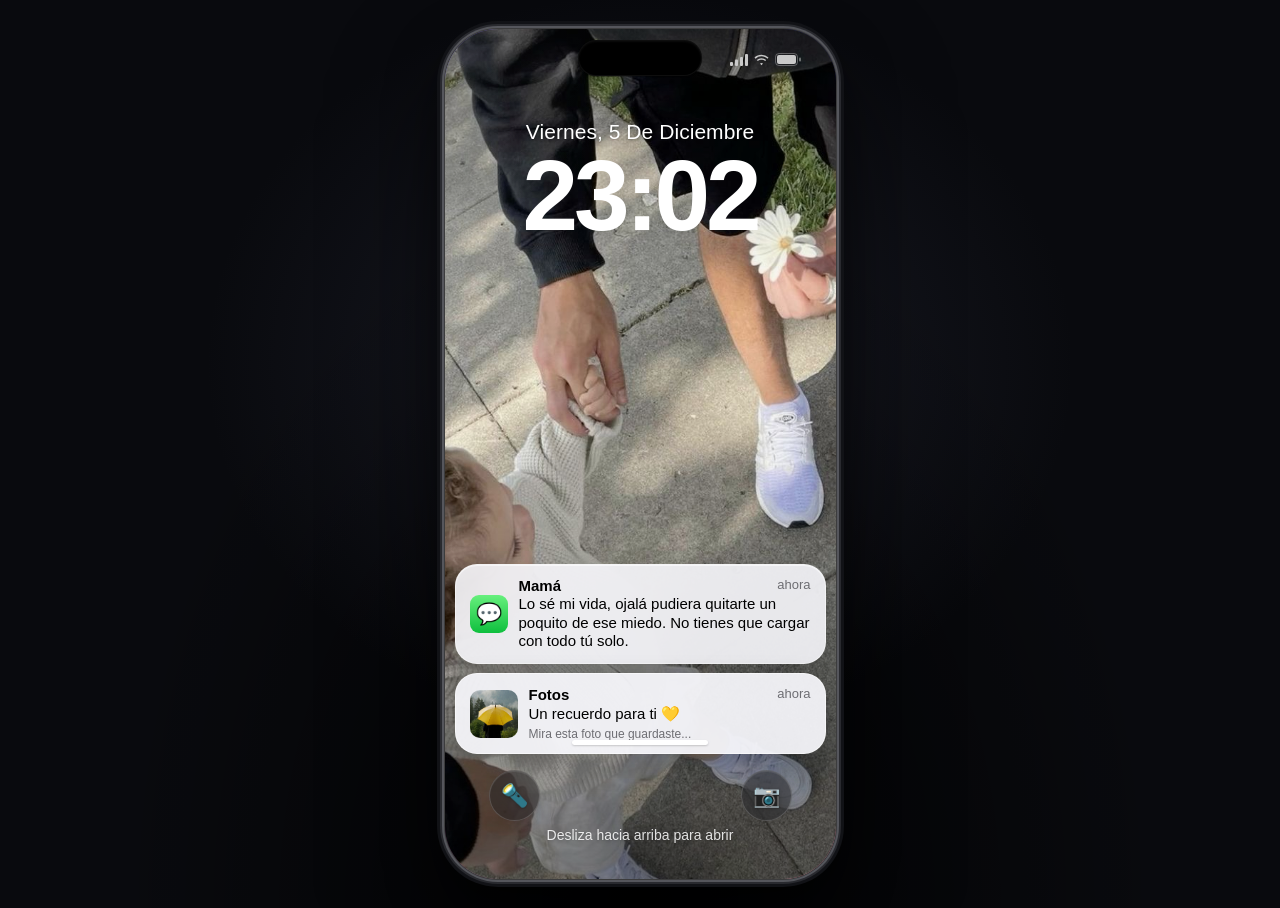
==== armando.html @ 43d4503c "Update armando.html" ====
<!DOCTYPE html>
<html lang="es">
<head>
<meta charset="UTF-8">
<meta name="viewport" content="width=device-width, initial-scale=1, viewport-fit=cover">
<meta name="apple-mobile-web-app-capable" content="yes">
<meta name="theme-color" content="#000000">
<title>iPhone de Armando</title>
<style>
*{box-sizing:border-box;margin:0;padding:0;-webkit-tap-highlight-color:transparent}
body{background:#0b0b0d;font-family:-apple-system,BlinkMacSystemFont,"SF Pro Display","SF Pro Text","Helvetica Neue",Arial,sans-serif;display:flex;justify-content:center;align-items:center;min-height:100vh;min-height:100dvh;color:#000}
button{font:inherit;border:0;background:none;color:inherit;cursor:pointer;text-align:inherit}
#phone{position:relative;width:393px;height:852px;max-height:100dvh;border-radius:56px;overflow:hidden;background:#000;box-shadow:0 0 0 3px #4a4a4f,0 0 0 11px #1a1a1d,0 30px 70px rgba(0,0,0,.8)}
@media(max-width:430px){body{background:#000}#phone{width:100vw;height:100dvh;border-radius:0;box-shadow:none}}
#wall{position:absolute;inset:0;background:radial-gradient(120% 70% at 20% 0%,#7a6bd6 0%,transparent 60%),radial-gradient(100% 70% at 90% 100%,#e0658f 0%,transparent 60%),linear-gradient(180deg,#2b2f6b,#4b2f6b 60%,#7a3f6f);background-size:cover;background-position:center}
#wallimg{position:absolute;inset:0;background-size:cover;background-position:center}
#lock{position:absolute;inset:0;z-index:55;color:#fff;display:flex;flex-direction:column;align-items:center;touch-action:none;cursor:pointer;transition:transform .5s cubic-bezier(.3,.7,.2,1);background:linear-gradient(rgba(0,0,0,.22),rgba(0,0,0,0) 38%,rgba(0,0,0,.4));text-shadow:0 1px 8px rgba(0,0,0,.25)}
#lock.off{transform:translateY(-102%);pointer-events:none}
#lDate{margin-top:84px;font-size:21px;font-weight:500;text-transform:capitalize}
#lTime{font-size:100px;font-weight:600;line-height:1;letter-spacing:-2px;margin-top:2px}
#lHint{position:absolute;bottom:36px;font-size:14px;opacity:.85;animation:pulso 2.4s ease-in-out infinite}
@keyframes pulso{50%{opacity:.35}}
.lbtn{position:absolute;bottom:58px;width:50px;height:50px;border-radius:50%;background:rgba(40,40,45,.45);-webkit-backdrop-filter:blur(20px);backdrop-filter:blur(20px);display:flex;align-items:center;justify-content:center;font-size:22px}
#home{transition:transform .5s ease,opacity .5s ease}
#phone.locked #home{transform:scale(.93);opacity:0}
#phone.locked #hora{visibility:hidden}
#island{cursor:pointer}
#island{position:absolute;top:11px;left:50%;transform:translateX(-50%);width:122px;height:35px;border-radius:20px;background:#000;z-index:60}
#status{position:absolute;top:0;left:0;right:0;height:54px;display:flex;justify-content:space-between;align-items:center;padding:6px 34px 0 40px;font-size:16px;font-weight:600;color:#fff;z-index:50;pointer-events:none;transition:color .2s}
#status.dark{color:#000}
#status .r{display:flex;gap:6px;align-items:center}
#status svg{fill:currentColor;display:block}
#home{position:absolute;inset:0;padding:64px 18px 0;color:#fff}
.widget{height:158px;border-radius:24px;background:rgba(255,255,255,.2);-webkit-backdrop-filter:blur(26px);backdrop-filter:blur(26px);padding:16px 18px;display:flex;gap:16px;margin-bottom:26px}
.widget .l{width:44%}
.widget .l small{color:#ff453a;font-weight:600;font-size:13px;text-transform:uppercase}
.widget .l b{display:block;font-size:62px;font-weight:300;line-height:1}
.widget .l span{font-size:13px;opacity:.85}
.widget .rr{flex:1;border-left:1px solid rgba(255,255,255,.25);padding-left:14px;font-size:13px;overflow:hidden}
.widget .rr p{margin-bottom:9px;line-height:1.25}.widget .rr em{font-style:normal;display:block;opacity:.7;font-size:12px}
#grid{display:grid;grid-template-columns:repeat(4,1fr);gap:22px 6px}
.app-i{display:flex;flex-direction:column;align-items:center;gap:6px;font-size:12px;color:#fff;text-shadow:0 1px 4px rgba(0,0,0,.4)}
.ic{width:62px;height:62px;border-radius:14px;position:relative;overflow:hidden;display:flex;align-items:center;justify-content:center;box-shadow:inset 0 0 0 .5px rgba(255,255,255,.18);transition:transform .12s,filter .12s}
.app-i:active .ic{transform:scale(.92);filter:brightness(.8)}
#dock{position:absolute;left:12px;right:12px;bottom:26px;height:92px;border-radius:36px;background:rgba(255,255,255,.22);-webkit-backdrop-filter:blur(30px);backdrop-filter:blur(30px);display:flex;justify-content:space-around;align-items:center;padding:0 14px}
#dock .app-i span{display:none}
.ic-msg{background:linear-gradient(#67f07d,#0fbf3e)}
.ic-notas{background:linear-gradient(#fff 0 30%,#fff 30%);}
.ic-notas::before{content:"";position:absolute;left:0;right:0;top:0;height:20px;background:#ffd60a}
.ic-notas::after{content:"";position:absolute;left:9px;right:9px;top:26px;bottom:8px;background:repeating-linear-gradient(#fff 0 8px,#d1d1d6 8px 9px)}
.ic-fotos{background:#fff}
.ic-fotos i{width:36px;height:36px;border-radius:50%;background:conic-gradient(#ff3b30,#ff9500,#ffd60a,#34c759,#32ade6,#5e5ce6,#af52de,#ff3b30);position:relative}
.ic-fotos i::after{content:"";position:absolute;inset:12px;background:#fff;border-radius:50%}
.ic-cal{background:#fff;flex-direction:column;justify-content:flex-start;padding-top:6px;line-height:1}
.ic-cal small{color:#ff3b30;font-size:10px;font-weight:600;text-transform:uppercase}
.ic-cal b{font-size:34px;font-weight:300;color:#000;margin-top:1px}
.ic-music{background:linear-gradient(#fb5c74,#fa233b);color:#fff;font-size:34px}
/* Apps */
.app{position:absolute;inset:0;background:#fff;display:flex;flex-direction:column;padding-top:54px;border-radius:0;transform:scale(.9);opacity:0;pointer-events:none;transition:transform .3s cubic-bezier(.2,.8,.2,1),opacity .2s;z-index:10;background:#f2f2f7}
.app.on{transform:none;opacity:1;pointer-events:auto}
.big{font-size:34px;font-weight:700;padding:4px 20px 8px;letter-spacing:.3px}
.search{margin:0 16px 10px;background:rgba(118,118,128,.12);border-radius:10px;padding:8px 10px;color:#8e8e93;font-size:17px}
.body{flex:1;overflow-y:auto;padding-bottom:110px}
.group{background:#fff;border-radius:12px;margin:0 16px;overflow:hidden}
.row{display:flex;gap:12px;align-items:center;padding:10px 14px;width:100%;position:relative;cursor:pointer}
.row+.row::before{content:"";position:absolute;top:0;right:0;left:70px;border-top:.5px solid #d1d1d6}
.nrow+.nrow::before{left:14px}
.av{width:46px;height:46px;border-radius:50%;color:#fff;display:flex;align-items:center;justify-content:center;font-weight:600;font-size:19px;flex:none}
.row .t{flex:1;min-width:0}.row .t b{display:block;font-size:16px;font-weight:600}.row .t span{display:block;font-size:15px;color:#8e8e93;white-space:nowrap;overflow:hidden;text-overflow:ellipsis}
.row small{color:#8e8e93;font-size:14px;align-self:flex-start;margin-top:3px}
.detail{position:absolute;inset:0;background:#fff;display:flex;flex-direction:column;padding-top:54px;transform:translateX(100%);transition:transform .3s cubic-bezier(.2,.8,.2,1);z-index:5;box-shadow:-8px 0 20px rgba(0,0,0,.15)}
.detail.on{transform:none}
.dbar{display:flex;align-items:center;justify-content:space-between;padding:4px 10px 8px;min-height:50px;background:rgba(249,249,249,.94);border-bottom:.5px solid #d1d1d6;position:relative}
.dbar button{color:#0a84ff;font-size:17px;padding:6px;position:relative;z-index:1}
.dbar .mid{position:absolute;left:0;right:0;text-align:center;font-size:11px;pointer-events:none}
.dbar .mid .av{width:34px;height:34px;font-size:15px;margin:0 auto 1px}
.scroll{flex:1;overflow-y:auto}
.chat{padding:12px 14px 16px;display:flex;flex-direction:column;gap:3px}
.b{max-width:74%;padding:7px 13px;border-radius:19px;font-size:17px;line-height:1.28;position:relative}
.b.me{align-self:flex-end;background:#0a84ff;color:#fff;margin-top:5px}
.b.you{align-self:flex-start;background:#e9e9eb;margin-top:5px}
.day{text-align:center;font-size:11px;color:#8e8e93;margin:12px 0 4px;font-weight:500}
.entreg{align-self:flex-end;font-size:11px;color:#8e8e93;margin-right:4px}
.input{display:flex;gap:8px;align-items:center;padding:8px 12px 26px;border-top:.5px solid #d1d1d6;background:#fff}
.input i{width:30px;height:30px;border-radius:50%;background:#e9e9eb;display:flex;align-items:center;justify-content:center;font-style:normal;color:#8e8e93;font-size:20px}
.input div{flex:1;border:1px solid #d1d1d6;border-radius:18px;padding:6px 12px;color:#c7c7cc;font-size:16px}
.note{padding:16px 22px 40px;font-size:18px;line-height:1.45;white-space:pre-wrap;background:#fff;min-height:100%}
.note small{display:block;text-align:center;color:#8e8e93;font-size:12px;margin-bottom:14px}
.note h2{font-size:26px;margin-bottom:10px}
#photos{display:grid;grid-template-columns:repeat(3,1fr);gap:2px}
.ph{aspect-ratio:1;background-size:cover;background-position:center;width:100%}
.full{background:#000}.full .dbar{background:rgba(20,20,20,.9);border-color:#222}.full .scroll{display:flex;flex-direction:column;justify-content:center}
.full .im{height:62vh;background-size:contain;background-repeat:no-repeat;background-position:center}
.full p{color:#fff;padding:14px 18px;text-align:center}
.tabs{position:absolute;left:0;right:0;bottom:0;height:84px;background:rgba(249,249,249,.94);border-top:.5px solid #d1d1d6;display:flex;justify-content:space-around;padding-top:9px;font-size:10px;color:#8e8e93;z-index:2}
.tabs .on{color:#0a84ff}
.mh{display:flex;align-items:center;justify-content:space-between;padding:0 16px 8px}
.mh h2{font-size:30px;font-weight:700;text-transform:capitalize;color:#ff3b30}
.mh button{color:#ff3b30;font-size:26px;padding:0 10px}
.cal{display:grid;grid-template-columns:repeat(7,1fr);text-align:center;padding:0 10px 8px;background:#fff}
.cal div{padding:7px 0;font-size:19px;position:relative;cursor:pointer}
.cal .wd{font-size:12px;color:#8e8e93;cursor:default;font-weight:600}
.cal .today span,.cal .sel span{border-radius:50%;display:inline-block;width:34px;height:34px;line-height:34px}
.cal .today span{background:#ff3b30;color:#fff}
.cal .sel:not(.today) span{background:#1c1c1e;color:#fff}
.cal .has::after{content:"";position:absolute;bottom:1px;left:50%;width:5px;height:5px;margin-left:-2.5px;border-radius:50%;background:#8e8e93}
.ev{background:#fff;margin:8px 16px 0;padding:11px 14px;border-radius:12px;border-left:4px solid #ff9500}
.ev b{display:block;font-size:16px}.ev span{font-size:13px;color:#8e8e93}
.empty{color:#8e8e93;text-align:center;padding:26px;font-size:15px}
#app-music{background:linear-gradient(#6a3d73,#1a1a1d 70%)}
#app-music .dbar{background:none;border:0}#app-music .dbar button{color:#fff}
.art{width:268px;height:268px;border-radius:14px;margin:14px auto 28px;background:linear-gradient(135deg,#fb5c74,#6a5acd);box-shadow:0 18px 40px rgba(0,0,0,.55);display:flex;align-items:center;justify-content:center;font-size:90px;color:#fff;transition:transform .4s}
.art.play{transform:scale(1)}.art:not(.play){transform:scale(.86)}
.np{padding:0 32px;color:#fff}.np h2{font-size:22px}.np p{opacity:.65;margin-top:2px;font-size:18px}
.prog{height:5px;background:rgba(255,255,255,.25);border-radius:3px;margin:22px 32px 6px;overflow:hidden}
.prog div{height:100%;width:0;background:#fff;border-radius:3px}
.ctl{display:flex;justify-content:center;align-items:center;gap:40px;margin:16px 0 20px;color:#fff}
.ctl svg{fill:#fff}
.q{background:rgba(255,255,255,.08);margin:0 16px;border-radius:14px;overflow:hidden;color:#fff}
.q button{display:block;width:100%;padding:12px 16px;border-bottom:.5px solid rgba(255,255,255,.12)}
.q button.cur{color:#ff7d95}.q small{opacity:.6}
#pass{position:absolute;inset:0;z-index:57;background:rgba(0,0,0,.38);-webkit-backdrop-filter:blur(34px);backdrop-filter:blur(34px);color:#fff;display:flex;flex-direction:column;align-items:center;opacity:0;pointer-events:none;transition:opacity .25s}
#pass.on{opacity:1;pointer-events:auto}
#pTitle{margin-top:92px;font-size:20px}
#dots{display:flex;gap:20px;margin:26px 0 38px}
#dots.shake{animation:shake .4s}
@keyframes shake{20%,60%{transform:translateX(-12px)}40%,80%{transform:translateX(12px)}}
.dot{width:13px;height:13px;border:1.5px solid #fff;border-radius:50%}.dot.f{background:#fff}
#keys{display:grid;grid-template-columns:repeat(3,78px);gap:16px 26px}
.key{width:78px;height:78px;border-radius:50%;background:rgba(255,255,255,.2);display:flex;flex-direction:column;align-items:center;justify-content:center;font-size:34px;line-height:1;transition:background .15s}
.key:active{background:rgba(255,255,255,.5)}
.key small{font-size:10px;letter-spacing:2px;margin-top:3px;height:10px}
.key.v{background:none;pointer-events:none}
#pCancel{position:absolute;bottom:56px;right:44px;font-size:18px}
.ic-insta{background:linear-gradient(45deg,#fdcb5c,#f58529 25%,#dd2a7b 55%,#8134af 80%,#515bd4)}
.ic-insta i{width:34px;height:34px;border:3.5px solid #fff;border-radius:10px;position:relative}
.ic-insta i::before{content:"";position:absolute;inset:5px;border:3.5px solid #fff;border-radius:50%}
.ic-insta i::after{content:"";position:absolute;top:3px;right:3px;width:4px;height:4px;background:#fff;border-radius:50%}
.igtop{display:flex;justify-content:space-between;align-items:center;padding:6px 16px 8px;min-height:48px;border-bottom:.5px solid #dbdbdb;background:#fff}
.igtop .word{font-family:"Snell Roundhand","Segoe Script","Brush Script MT",cursive;font-size:30px;font-weight:700}
.igtop b{font-size:20px}.igtop span{font-size:24px;display:flex;gap:16px}
.stories{display:flex;gap:14px;padding:12px 14px;overflow-x:auto;border-bottom:.5px solid #efefef}
.st{display:flex;flex-direction:column;align-items:center;gap:4px;font-size:12px;flex:none;width:70px;overflow:hidden;text-overflow:ellipsis;white-space:nowrap}
.ring{padding:3px;border-radius:50%;background:linear-gradient(45deg,#fdcb5c,#dd2a7b,#8134af)}
.ring.yo{background:#dbdbdb}
.ring .av{width:58px;height:58px;border:3px solid #fff}
.post{padding-bottom:12px}
.ph-h{display:flex;align-items:center;gap:10px;padding:10px 12px;font-weight:600;font-size:14px}
.ph-h .av{width:32px;height:32px;font-size:14px}
.pimg{aspect-ratio:1;background-size:cover;background-position:center;width:100%}
.pact{display:flex;gap:16px;padding:10px 12px 4px;font-size:26px}
.pact button.liked{color:#ff3040}
.ptxt{padding:0 12px;font-size:14px;line-height:1.35}.ptxt small{display:block;color:#8e8e93;margin-top:4px;font-size:12px}
.igtabs{position:absolute;left:0;right:0;bottom:0;height:84px;background:#fff;border-top:.5px solid #dbdbdb;display:flex;justify-content:space-around;padding-top:10px;font-size:25px;z-index:2}
.igtabs button{opacity:.55;height:34px}.igtabs button.on{opacity:1}
.igtabs .avs{width:28px;height:28px;border-radius:50%;background:#aeaeb2;margin:2px auto}
.pfh{display:flex;align-items:center;gap:22px;padding:16px}
.pfh .av{width:84px;height:84px;font-size:32px}
.stats{display:flex;flex:1;justify-content:space-around;text-align:center;font-size:13px}
.stats b{display:block;font-size:17px}
.pfn{padding:0 16px 10px;font-size:14px;line-height:1.35;white-space:pre-wrap}
.edit{display:block;margin:0 16px 14px;width:calc(100% - 32px);padding:8px;border-radius:8px;background:#efefef;text-align:center;font-weight:600;font-size:14px}
.pgrid{display:grid;grid-template-columns:repeat(3,1fr);gap:2px}
.pgrid div{aspect-ratio:1;background-size:cover;background-position:center}
.avf{background-size:cover;background-position:center}
.ic-tel{background:linear-gradient(#67f07d,#0fbf3e);font-size:32px}
#callView{background:linear-gradient(#4a4a52,#141416);color:#fff;align-items:center;padding-top:120px;z-index:6}
.cav{width:120px;height:120px;border-radius:50%;background-size:cover;background-position:center;display:flex;align-items:center;justify-content:center;font-size:48px;margin-bottom:18px}
.cname{font-size:34px;font-weight:500}
.cst{font-size:18px;opacity:.7;margin-top:6px;min-height:24px}
.cmsg{margin:26px 30px 0;padding:14px 16px;background:rgba(255,255,255,.12);border-radius:16px;font-size:16px;line-height:1.4;text-align:center}
.cend{position:absolute;bottom:90px;left:50%;margin-left:-36px;width:72px;height:72px;border-radius:50%;background:#ff3b30;display:flex;align-items:center;justify-content:center;font-size:32px}
.cend span{display:block;transform:rotate(135deg)}
.cms{padding:6px 12px 0;font-size:14px;line-height:1.35}
.cms p{margin-bottom:3px}
.cin{display:flex;gap:8px;align-items:center;padding:8px 12px 0}
.cin input{flex:1;min-width:0;border:0;border-bottom:1px solid #dbdbdb;padding:6px 2px;font:inherit;font-size:16px;outline:0;background:none;color:#000}
.cin button{color:#0095f6;font-weight:600;font-size:14px}
.msgin{flex:1;min-width:0;border:1px solid #d1d1d6;border-radius:18px;padding:6px 12px;font:inherit;font-size:16px;outline:0;background:#fff;color:#000}
.sendb{width:30px;height:30px;border-radius:50%;background:#0a84ff;color:#fff;font-size:18px;display:flex;align-items:center;justify-content:center;flex:none} 
.app-i{position:relative}
.bd{position:absolute;top:-6px;left:50%;margin-left:14px;min-width:24px;height:24px;padding:0 6px;border-radius:12px;background:#ff3b30;color:#fff;font-style:normal;font-size:15px;font-weight:600;line-height:24px;text-align:center;z-index:2}
.ic-cam{background:linear-gradient(#e5e5ea,#9a9aa0)}
.ic-clk{background:#000}
.ic-map{background:linear-gradient(135deg,#8fd18a 0 42%,#f7f3e8 42% 58%,#7cc4f2 58%)}
.ic-clima{background:linear-gradient(#2f7de1,#6cc0ff);font-size:32px}
.ic-salud{background:#fff}
.ic-ajustes{background:linear-gradient(#c7c7cc,#8e8e93)}
.ic-correo{background:linear-gradient(#4fb5ff,#1a78f2)}
.ic-store{background:linear-gradient(#2cc4ff,#0a6cf5);color:#fff;font-size:38px;font-weight:700;font-family:Arial,sans-serif}
.ic-safari{background:#fff}
#pill{position:absolute;left:50%;bottom:128px;transform:translateX(-50%);padding:6px 22px;border-radius:16px;background:rgba(255,255,255,.25);-webkit-backdrop-filter:blur(20px);backdrop-filter:blur(20px);font-size:13px;color:#fff}
#pgdots{position:absolute;left:0;right:0;bottom:166px;display:flex;justify-content:center;gap:8px}
#pgdots i{width:7px;height:7px;border-radius:50%;background:rgba(255,255,255,.4)}
#pgdots i.on{background:#fff}
@media(max-height:760px){#pill,#pgdots{display:none}}
 .row.nuevo::after{content:"";position:absolute;left:3px;top:50%;margin-top:-5px;width:10px;height:10px;border-radius:50%;background:#0a84ff}
 #notif{position:absolute;left:10px;right:10px;top:60px;z-index:65;display:flex;gap:11px;align-items:center;padding:12px 14px;border-radius:22px;background:rgba(235,235,240,.88);-webkit-backdrop-filter:blur(30px);backdrop-filter:blur(30px);color:#000;cursor:pointer;box-shadow:0 8px 30px rgba(0,0,0,.35);transform:translateY(-140%);opacity:0;pointer-events:none;transition:transform .5s cubic-bezier(.2,.8,.2,1),opacity .3s}
#notif.on{transform:none;opacity:1;pointer-events:auto}
#phone.locked #notif{top:auto;bottom:130px;transform:translateY(30px)}
#phone.locked #notif.on{transform:none}
.nic{width:38px;height:38px;border-radius:9px;background:linear-gradient(#67f07d,#0fbf3e);display:flex;align-items:center;justify-content:center;font-size:21px;flex:none}
.ntx{flex:1;min-width:0}
.nh{display:flex;justify-content:space-between;font-size:15px}
.nh small{color:#6e6e73;font-size:13px}
.nb{font-size:15px;line-height:1.25;margin-top:1px}
.row.perdida .t b{color:#ff3b30}
.sfh{padding:4px 20px 6px;font-size:34px;font-weight:700}
.sfg{padding:14px 20px 6px;font-size:13px;color:#8e8e93;text-transform:uppercase;font-weight:600}
.sfr{display:flex;gap:12px;align-items:center;padding:11px 20px;border-bottom:.5px solid #e5e5ea}
.sfr i{width:30px;height:30px;border-radius:50%;background:#e5e5ea;display:flex;align-items:center;justify-content:center;font-style:normal;font-size:15px;flex:none}
.sfr b{display:block;font-size:16px;font-weight:400;line-height:1.25}
.sfr span{display:block;font-size:13px;color:#8e8e93;margin-top:1px}
.sfbar{position:absolute;left:0;right:0;bottom:0;height:84px;background:rgba(249,249,249,.94);border-top:.5px solid #d1d1d6;padding:10px 14px 0;z-index:2}
.sfbar div{background:rgba(118,118,128,.12);border-radius:12px;padding:10px 12px;font-size:16px;color:#8e8e93;text-align:center}
.ic-memo{background:#000}
.mmv{padding:30px 24px;text-align:center;background:#fff;min-height:100%}
.mmv h2{font-size:26px}
.mmv small{color:#8e8e93;font-size:14px}
.wave{display:flex;align-items:center;justify-content:center;gap:3px;height:70px;margin:30px 0}
.wave i{width:4px;border-radius:2px;background:#ff3b30;display:block}
.mprog{height:4px;background:#e5e5ea;border-radius:2px;overflow:hidden}
.mprog div{height:100%;width:0;background:#ff3b30}
.mtime{display:flex;justify-content:space-between;font-size:13px;color:#8e8e93;margin-top:6px}
.mplay{width:72px;height:72px;border-radius:50%;background:#ff3b30;color:#fff;font-size:30px;margin-top:34px;display:inline-flex;align-items:center;justify-content:center}
 #bar-home{position:absolute;bottom:8px;left:50%;transform:translateX(-50%);width:142px;height:5px;border-radius:3px;background:#fff;z-index:70;cursor:pointer;box-shadow:0 0 0 .5px rgba(0,0,0,.3)}

/* ===== NOTAS: estilo iPhone 17, personal y sencillo ===== */

#app-notas {
  background: #f2f2f7;
}

#app-notas > .big {
  font-size: 38px;
  font-weight: 700;
  letter-spacing: -1.2px;
  padding: 8px 20px 14px;
  background: #f2f2f7;
}

#app-notas > .search {
  margin: 0 16px 16px;
  padding: 10px 12px;
  border-radius: 11px;
  background: #e3e3e8;
  color: #85858b;
  font-size: 16px;
}

#app-notas #noteList {
  background: #fff;
  border-radius: 12px;
  margin: 0 16px;
}

#app-notas .nrow {
  padding: 14px 16px;
  min-height: 76px;
  gap: 8px;
}

#app-notas .nrow .t b {
  font-size: 16px;
  font-weight: 600;
  color: #202024;
  margin-bottom: 4px;
}

#app-notas .nrow .t span {
  font-size: 14px;
  font-weight: 400;
  color: #8e8e93;
}

#app-notas .nrow + .nrow::before {
  left: 16px;
  border-color: #e5e5ea;
}

#app-notas .detail {
  background: #fff;
  box-shadow: none;
}

#app-notas .detail .dbar {
  background: #fff;
  border-bottom: 0;
  min-height: 54px;
  padding: 4px 14px;
}

#app-notas .detail .dbar button {
  color: #d6a900;
  font-size: 17px;
}

#app-notas .detail .scroll {
  background: #fff;
}

#app-notas .detail .note {
  padding: 8px 22px 40px;
  font-size: 17px;
  line-height: 1.5;
  color: #242428;
  background: #fff;
}

#app-notas .detail .note small {
  text-align: left;
  font-size: 12px;
  color: #8e8e93;
  margin-bottom: 10px;
}

#app-notas .detail .note h2 {
  font-size: 27px;
  line-height: 1.2;
  font-weight: 700;
  letter-spacing: -.5px;
  margin-bottom: 14px;
  color: #171719;
}

#app-notas .detail .note {
  overflow-wrap: anywhere;
}

/* Barra inferior discreta */
#app-notas .detail::after {
  content: "";
  position: absolute;
  bottom: 8px;
  left: 50%;
  transform: translateX(-50%);
  width: 134px;
  height: 5px;
  border-radius: 10px;
  background: #222;
  pointer-events: none;
}

/* ===== FIN DEL ESTILO DE NOTAS ===== */
.note-text {
  white-space: pre-wrap;
}
/* Notificaciones estilo iOS: vidrio translúcido */
#notif {
  background: rgba(245, 245, 250, 0.58);
  -webkit-backdrop-filter: blur(28px) saturate(180%);
  backdrop-filter: blur(28px) saturate(180%);
  border: 1px solid rgba(255, 255, 255, 0.48);
  box-shadow:
    0 8px 28px rgba(0, 0, 0, 0.16),
    inset 0 1px 0 rgba(255, 255, 255, 0.35);
}

/* Ajustes de las notas */
.note {
  padding: 20px 22px 40px;
  line-height: 1.4;
}

.note small {
  display: block;
  text-align: left;
  font-size: 13px;
  color: #8e8e93;
  margin: 0 0 5px;
}

.note h2 {
  font-size: 26px;
  line-height: 1.15;
  margin: 0 0 16px;
  padding: 0;
}

.note-text {
  white-space: pre-wrap;
  margin: 0;
}

/* ============================================================
   MEJORA VISUAL: acabado más realista de iPhone
   No modifica aplicaciones, datos ni rutas de archivos.
   ============================================================ */

:root {
  color-scheme: light;
  --ios-blue: #0a84ff;
  --ios-glass: rgba(245,245,250,.20);
  --ios-hairline: rgba(255,255,255,.16);
}

html {
  background: #090a0e;
}

body {
  background:
    radial-gradient(ellipse at 50% 40%, rgba(74,77,103,.28), transparent 48%),
    radial-gradient(ellipse at 50% 100%, rgba(0,0,0,.8), transparent 58%),
    #090a0e;
  padding: 28px 18px;
  overflow: hidden;
}

#phone {
  isolation: isolate;
  flex: none;
  border-radius: 54px;
  border: 1px solid rgba(255,255,255,.22);
  box-shadow:
    0 0 0 2px #55565c,
    0 0 0 4px #292a2f,
    0 0 0 7px #111216,
    0 24px 54px rgba(0,0,0,.52),
    0 54px 110px rgba(0,0,0,.55),
    inset 0 0 0 1px rgba(255,255,255,.12);
  background: #050506;
}

#wall {
  filter: saturate(1.04);
  transform: scale(1.015);
}

#wallimg {
  background-position: center center;
  background-size: cover;
  transform: scale(1.005);
}

#wallimg::after {
  content: "";
  position: absolute;
  inset: 0;
  pointer-events: none;
  background:
    linear-gradient(
      180deg,
      rgba(0,0,0,.18) 0%,
      transparent 23%,
      transparent 60%,
      rgba(0,0,0,.18) 100%
    ),
    linear-gradient(
      110deg,
      rgba(255,255,255,.055),
      transparent 30%,
      transparent 70%,
      rgba(0,0,0,.08)
    );
}

#lock {
  background: linear-gradient(
    180deg,
    rgba(0,0,0,.24),
    rgba(0,0,0,.015) 30%,
    rgba(0,0,0,.06) 66%,
    rgba(0,0,0,.38)
  );
  text-shadow:
    0 1px 3px rgba(0,0,0,.28),
    0 4px 18px rgba(0,0,0,.18);
}

#lDate {
  margin-top: 91px;
  font-size: 21px;
  font-weight: 500;
  letter-spacing: .05px;
}

#lTime {
  font-size: clamp(82px, 25vw, 100px);
  font-weight: 600;
  letter-spacing: -4.2px;
  line-height: .99;
  font-variant-numeric: tabular-nums;
  text-shadow: 0 2px 18px rgba(0,0,0,.08);
}

.lbtn {
  width: 51px;
  height: 51px;
  background: rgba(28,28,30,.46);
  border: 1px solid rgba(255,255,255,.16);
  box-shadow:
    inset 0 1px 0 rgba(255,255,255,.09),
    0 5px 18px rgba(0,0,0,.12);
}

#island {
  top: 11px;
  width: 124px;
  height: 36px;
  border: 1px solid rgba(255,255,255,.055);
  box-shadow:
    inset 0 1px 2px rgba(255,255,255,.045),
    0 1px 1px rgba(0,0,0,.4);
}

#status {
  padding-top: 7px;
  font-size: 15px;
  letter-spacing: -.15px;
  font-variant-numeric: tabular-nums;
}

#status .r {
  gap: 5px;
}

#home {
  padding-left: 19px;
  padding-right: 19px;
  padding-top: 64px;
}

.widget {
  background: rgba(248,248,252,.19);
  border: 1px solid rgba(255,255,255,.19);
  box-shadow:
    inset 0 1px 0 rgba(255,255,255,.10),
    0 8px 24px rgba(0,0,0,.06);
  -webkit-backdrop-filter: blur(34px) saturate(1.35);
  backdrop-filter: blur(34px) saturate(1.35);
}

.widget .l b {
  font-variant-numeric: tabular-nums;
  letter-spacing: -2px;
}

#grid {
  gap: 22px 7px;
}

.ic {
  border-radius: 15.5px;
  box-shadow:
    inset 0 0 0 .5px rgba(255,255,255,.23),
    inset 0 -1px 0 rgba(0,0,0,.08),
    0 2px 4px rgba(0,0,0,.09);
  transform: translateZ(0);
}

.ic::marker {
  display: none;
}

.app-i .ic {
  filter: saturate(1.035);
}

.app-i:active .ic {
  transform: scale(.91);
  filter: brightness(.91);
}

.app-i {
  font-size: 12px;
  letter-spacing: -.08px;
  text-shadow: 0 1px 3px rgba(0,0,0,.65);
}

#dock {
  background: rgba(244,244,250,.22);
  border: 1px solid rgba(255,255,255,.20);
  box-shadow:
    inset 0 1px 0 rgba(255,255,255,.13),
    0 8px 26px rgba(0,0,0,.08);
  -webkit-backdrop-filter: blur(34px) saturate(1.45);
  backdrop-filter: blur(34px) saturate(1.45);
}

#pill {
  background: rgba(240,240,248,.23);
  border: 1px solid rgba(255,255,255,.14);
  box-shadow: inset 0 1px 0 rgba(255,255,255,.1);
}

#pgdots i {
  box-shadow: 0 1px 2px rgba(0,0,0,.2);
}

#bar-home {
  bottom: 8px;
  width: 136px;
  height: 5px;
  background: #fff;
  box-shadow: 0 1px 2px rgba(0,0,0,.18);
}

.app {
  -webkit-font-smoothing: antialiased;
  box-shadow: inset 0 0 0 .5px rgba(0,0,0,.035);
}

.big {
  letter-spacing: -.65px;
}

.search {
  background: rgba(118,118,128,.13);
  border: 1px solid rgba(118,118,128,.035);
}

.group {
  box-shadow: 0 1px 2px rgba(0,0,0,.015);
}

#notif {
  background: rgba(246,246,250,.91);
  border: 1px solid rgba(255,255,255,.42);
  box-shadow:
    0 10px 28px rgba(0,0,0,.19),
    inset 0 1px 0 rgba(255,255,255,.55);
}

@media (max-width: 430px) {
  body {
    padding: 0;
    background: #000;
  }

  #phone {
    width: 100vw;
    height: 100dvh;
    border-radius: 0;
    border: 0;
    box-shadow: none;
  }

  #home {
    padding-left: 18px;
    padding-right: 18px;
  }
}

@media (max-height: 760px) {
  body {
    padding-top: 0;
    padding-bottom: 0;
  }

  #phone {
    height: 100dvh;
  }

  #lDate {
    margin-top: 64px;
  }

  #lTime {
    font-size: 82px;
  }

  .widget {
    height: 135px;
    margin-bottom: 18px;
    padding: 12px 15px;
  }

  .widget .l b {
    font-size: 54px;
  }

  #grid {
    gap: 15px 6px;
  }

  .ic {
    width: 56px;
    height: 56px;
  }

  #dock {
    height: 80px;
    bottom: 17px;
  }
}

@media (prefers-reduced-motion: reduce) {
  #lock,
  #home,
  .app,
  .detail,
  .ic,
  #notif {
    transition: none !important;
    animation: none !important;
  }
}

/* Notificación de recuerdo de Fotos */
#notifRecuerdo {
  position: absolute;
  left: 10px;
  right: 10px;
  top: 60px;
  z-index: 70;
  display: flex;
  gap: 11px;
  align-items: center;
  padding: 12px 14px;
  border-radius: 22px;
  background: rgba(246,246,250,.94);
  border: 1px solid rgba(255,255,255,.5);
  box-shadow: 0 10px 28px rgba(0,0,0,.22);
  color: #000;
  cursor: pointer;
  transform: translateY(-140%);
  opacity: 0;
  pointer-events: none;
  transition: transform .4s ease, opacity .3s ease;
}

#notifRecuerdo.on {
  transform: translateY(0);
  opacity: 1;
  pointer-events: auto;
}

#notifRecuerdo img {
  width: 48px;
  height: 48px;
  border-radius: 10px;
  object-fit: cover;
  flex-shrink: 0;
}

#notifRecuerdo .ntx {
  flex: 1;
  min-width: 0;
}

#notifRecuerdo .nh {
  display: flex;
  justify-content: space-between;
  font-size: 15px;
}

#notifRecuerdo .nh small {
  color: #6e6e73;
  font-size: 13px;
}

#notifRecuerdo .nb {
  font-size: 15px;
  line-height: 1.25;
  margin-top: 2px;
}

#notifRecuerdo .nrsub {
  font-size: 12px;
  color: #6e6e73;
  margin-top: 3px;
}

#phone.locked #notifRecuerdo {
  top: auto;
  bottom: 130px;
  transform: translateY(25px);
}

#phone.locked #notifRecuerdo.on {
  transform: translateY(0);
}

@media(prefers-reduced-motion: reduce) {
  #notifRecuerdo {
    transition: none !important;
  }
}

/* Notificaciones apiladas como en iPhone */
#notif,
#notifRecuerdo {
  top: 60px;
  bottom: auto;
  transition:
    transform 0.4s ease,
    opacity 0.3s ease,
    top 0.4s ease;
}

/* Primera notificación */
#notif {
  z-index: 65;
}

/* Segunda notificación, debajo de la primera */
#notifRecuerdo {
  z-index: 66;
  top: 155px;
}

/* Cuando el teléfono está bloqueado */
#phone.locked #notif {
  top: 60px;
  bottom: auto;
}

#phone.locked #notifRecuerdo {
  top: 155px;
  bottom: auto;
}

/* Si solo está visible el recuerdo, sube a la primera posición */
#phone:not(.locked) #notifRecuerdo:not(.on) {
  top: 60px;
}

/* Ajustes para pantallas pequeñas */
@media (max-height: 600px) {
  #notif {
    top: 45px;
  }

  #notifRecuerdo {
    top: 140px;
  }
}
/* NOTIFICACIONES ABAJO EN LA PANTALLA BLOQUEADA */
#phone.locked #notif,
#phone.locked #notifRecuerdo {
  top: auto !important;
  bottom: 125px !important;
  transition: bottom 0.4s ease, transform 0.4s ease, opacity 0.3s ease;
}

/* Primera notificación */
#phone.locked #notif {
  z-index: 65;
}

/* Segunda notificación, apilada encima de la primera */
#phone.locked #notifRecuerdo {
  z-index: 66;
}

/* Cuando aparecen las dos, separarlas */
#phone.locked #notif.on:has(~ #notifRecuerdo.on) {
  bottom: 215px !important;
}

/* Mantener el reloj por encima del área de notificaciones */
#lTime,
#lDate {
  position: relative;
  z-index: 1;
}
</style>
</head>
<body>
<div id="phone" class="locked">
  <div id="wall"></div>
  <div id="wallimg"></div>
  <div id="island"></div>
  <div id="status"><span id="hora">9:41</span><span class="r">
    <svg width="18" height="12" viewBox="0 0 18 12"><rect x="0" y="8" width="3" height="4" rx="1"/><rect x="5" y="5.5" width="3" height="6.5" rx="1"/><rect x="10" y="3" width="3" height="9" rx="1"/><rect x="15" y="0" width="3" height="12" rx="1"/></svg>
    <svg width="17" height="12" viewBox="0 0 17 12"><path d="M8.5 2.3c2.3 0 4.4.9 6 2.4l1-1.1A10.2 10.2 0 0 0 8.5.8C5.800.8 3.300 1.800 1.500 3.600l1 1.100a8.700 8.700 0 0 1 6-2.400zm0 3.400c1.400 0 2.700.5 3.700 1.400l1-1.100a7.100 7.100 0 0 0-9.400 0l1 1.100c1-.9 2.300-1.400 3.700-1.400zM8.500 9a2.200 2.200 0 0 0-1.500.6L8.500 11.200l1.500-1.600A2.200 2.200 0 0 0 8.500 9z"/></svg>
    <svg width="27" height="13" viewBox="0 0 27 13"><rect x=".5" y=".5" width="22" height="12" rx="3.500" fill="none" stroke="currentColor" opacity=".4"/><rect x="2" y="2" width="19" height="9" rx="2"/><rect x="24" y="4.500" width="2" height="4" rx="1" opacity=".5"/></svg>
  </span></div>

  <div id="home">
    <div class="widget"><div class="l"><small id="wDia"></small><b id="wNum"></b><span id="wMes"></span></div><div class="rr" id="wEv"></div></div>
    <div id="grid"></div>
    <div id="dock"></div>
        <div id="pgdots"><i class="on"></i><i></i><i></i></div>
    <div id="pill">🔍 Buscar</div>
  </div>
  <section class="app" id="app-mensajes"><div class="big">Mensajes</div><div class="search">🔍 Buscar</div><div class="body"><div class="group" id="msgList"></div></div><div class="detail" id="msgChat"></div></section>
  <section class="app" id="app-notas"><div class="big">Notas</div><div class="search">🔍 Buscar</div><div class="body"><div class="group" id="noteList"></div></div><div class="detail" id="noteView"></div></section>
    <section class="app" id="app-llamadas"><div class="big">Recientes</div><div class="search">🔍 Buscar</div><div class="body"><div class="group" id="callList"></div></div><div class="tabs"><div>⭐<br>Favoritos</div><div class="on">🕒<br>Recientes</div><div>👤<br>Contactos</div><div>⌨️<br>Teclado</div></div><div class="detail" id="callView"></div></section>
  <section class="app" id="app-fotos" style="background:#fff"><div class="big">Recientes</div><div class="body" style="padding-bottom:90px"><div id="photos"></div></div><div class="tabs"><div class="on">🖼️<br>Biblioteca</div><div>💜<br>Para ti</div><div>📁<br>Álbumes</div></div><div class="detail full" id="photoView"></div></section>
  <section class="app" id="app-calendario" style="background:#fff"><div class="mh"><button id="prevM">‹</button><h2 id="monthName"></h2><button id="nextM">›</button></div><div class="cal" id="cal"></div><div class="body" id="evList" style="background:#f2f2f7;padding-top:4px"></div></section>
  <section class="app" id="app-music"><div style="padding:0 12px"></div><div class="body"><div class="art" id="art">♫</div><div class="np"><h2 id="mTitle"></h2><p id="mArtist"></p></div><div class="prog"><div id="mProg"></div></div><div class="ctl"><button id="mPrev"><svg width="38" height="38" viewBox="0 0 24 24"><path d="M6 6h2v12H6zM9.500 12 18 18V6z"/></svg></button><button id="mPlay"></button><button id="mNext"><svg width="38" height="38" viewBox="0 0 24 24"><path d="M16 6h2v12h-2zM6 18l8.500-6L6 6z"/></svg></button></div><div class="q" id="mQueue"></div></div></section>
  <section class="app" id="app-safari" style="background:#fff"><div class="sfh">Historial</div><div class="search">🔍 Buscar en el historial</div><div class="body" id="sfList"></div><div class="sfbar"><div>🔍 Buscar o introducir sitio web</div></div></section>
    <section class="app" id="app-memos"><div class="big">Todas las grabaciones</div><div class="search">🔍 Buscar</div><div class="body"><div class="group" id="memoList"></div></div><div class="detail" id="memoView"></div></section>
 <section class="app" id="app-insta" style="background:#fff"><div class="igtop" id="igTop"></div><div class="body" style="padding-bottom:100px"><div id="igFeed"><div class="stories" id="igStories"></div><div id="igPosts"></div></div><div id="igPerfil" style="display:none"></div></div><div class="igtabs"><button data-igtab="feed" class="on">🏠</button><button>🔍</button><button>➕</button><button>🎬</button><button data-igtab="perfil"><div class="avs" id="igAvs"></div></button></div></section>

  <div id="lock"><div id="lDate"></div><div id="lTime"></div><div class="lbtn" style="left:44px">🔦</div><div class="lbtn" style="right:44px">📷</div><div id="lHint">Desliza hacia arriba para abrir</div></div>
  <div id="pass"><div id="pTitle">Introduce el código</div><div id="dots"></div><div id="keys"></div><button id="pCancel">Cancelar</button></div>
   <div id="notif"><div class="nic">💬</div><div class="ntx"><div class="nh"><b>Mamá</b><small>ahora</small></div><div class="nb">¿Ya comiste algo?</div></div></div>
<div id="notifRecuerdo">
  <img src="img/amarillo.jpeg" alt="Foto de Amarillo">
  <div class="ntx">
    <div class="nh">
      <b>Fotos</b>
      <small>ahora</small>
    </div>
    <div class="nb">Un recuerdo para ti 💛</div>
    <div class="nrsub">Mira esta foto que guardaste...</div>
  </div>
 <div id="bar-home" title="Inicio"></div>
</div>

<script>
/* ============================================================
   AQUÍ EDITAS EL CONTENIDO. Todo lo que está entre comillas "..."
   es texto que puedes cambiar. Es contenido de ejemplo.
   ============================================================ */
const DATA = {
  /* Fondo de pantalla (opcional): sube la imagen a la carpeta img y
     escribe aquí su nombre, por ejemplo: "img/fondo.jpg". Vacío = degradado. */
  fondo: "img/ellos y mel.JPG",
  /* Código para desbloquear el teléfono (4 números) */
  codigo: "1134",
  /* Instagram de Armando. Todo es contenido de ejemplo. "src" vacío = cuadro de color. */
   instagram: {
    usuario: "armando.g",
    nombre: "Armando",
    bio: "Maestro\nPapá de Lody\nBri was here LOL.",
    avatar: "img/abrazo.JPG",
    seguidores: "184",
    seguidos: "212",
    historias: [ { nombre: "p.iojo" }, { nombre: "israking" }, { nombre: "mchavez" } ],
       publicaciones: [
      { src: "img/hospi.JPG", texto: "A quienes nos aman: El martes 29 de septiembre Brian tuvo un accidente cuando venía de camino a casa. Está en el hospital, en coma y los médicos están cuidando de él. Melody y yo estamos a su lado, vamos un día a la vez. Gracias por sus mensajes y sus oraciones, por ahora no tengo fuerzas para contestar a todos pero los leo y los guardo en el corazón. 🙏", likes: 214, fecha: "hace 3 semanas" },
      { src: "img/ballet.JPG", texto: "Mi bailarina junto a su Papá preferido y sí, lo digo con celos. Papá los vio desde la primera fila 🩰", likes: 62, fecha: "hace 2 meses" },
      { src: "img/jugando.JPG", texto: "Eres el amor de mi vida. Te escogería mil veces mñas.", likes: 41, fecha: "hace 4 meses" },
      { src: "img/manejando.JPG", texto: "Fin de semana en el camino, sin prisa y sin destino.", likes: 55, fecha: "hace 6 meses" },
      { src: "img/cena.JPG", texto: "Celebrando la vida, y a ti. Feliz aniversario, amor ❤️", likes: 97, fecha: "hace 3 años" }
    ]
  },
  busquedas: [
    { grupo: "Hoy", items: [
      { t: "cuánto tarda en despertar alguien en coma", d: "google.com" },
      { t: "qué sentir cuando tu esposo no despierta", d: "google.com" },
      { t: "cómo hacer un chongo de ballet para niña", d: "youtube.com" }
    ]},
    { grupo: "Ayer", items: [
      { t: "los pacientes en coma pueden escuchar lo que les dicen", d: "google.com" },
      { t: "cómo explicarle a una niña que su papá está en el hospital", d: "google.com" },
      { t: "señales de que un paciente en coma está mejorando", d: "google.com" }
    ]},
    { grupo: "29 de septiembre", items: [
      { t: "urgencias hospital general cómo llegar", d: "maps.google.com" }
    ]}
  ],
      llamadas: {
    buzon: "Hola, soy Brian. Ahora no puedo contestar, deja tu mensaje y te llamo en cuanto pueda.",
    recientes: [
      { nombre: "Mamá", tipo: "perdida", hora: "21:45", n: 3 },
      { nombre: "Mamá", tipo: "perdida", hora: "20:40" },
      { nombre: "Mateo", tipo: "perdida", hora: "19:20" },
      { nombre: "Mi amor ❤️", foto: "img/solo bri.JPG", tipo: "saliente", hora: "Ayer", buzon: true },
      { nombre: "Mi amor ❤️", foto: "img/solo bri.JPG", tipo: "saliente", hora: "Lunes", buzon: true },
      { nombre: "Mi amor ❤️", foto: "img/solo bri.JPG", tipo: "entrante", hora: "29 sep", buzon: true }
    ]
  },
    mensajes: [
          { nombre: "Mamá", hora: "Ahora", nuevo: true, chat: [
      { dia: "Martes 29 sep 23:40" },
      { yo: false, t: "Hijo, acabo de ver tu mensaje. Ya voy para el hospital, no te muevas de ahí." },
      { yo: true,  t: "Mamá, no sé qué hacer. Brian no despierta." },
      { yo: false, t: "Aquí estoy, mi vida. Respira. Ya casi llego." },
      { dia: "Jueves 1 oct 08:30" },
      { yo: false, t: "¿Dormiste algo anoche?" },
      { yo: true,  t: "Un poco, en la silla del cuarto." },
      { yo: false, t: "Te dejé comida en la mochila de Melody. Por favor come algo." },
      { dia: "Sábado 10 oct 19:05" },
      { yo: false, t: "Melody se quedó dormida abrazando su peluche. Yo la arropé, tú quédate tranquilo con Brian." },
      { yo: true,  t: "Gracias, mamá." },
      { dia: "Domingo 18 oct 22:30" },
      { yo: false, t: "No me contestas y me preocupo. Sé que estás cansado, pero tienes que cuidarte tú también." },
      { yo: false, t: "Melody te necesita entero. Y Brian va a necesitar que estés fuerte cuando despierte." },
      { yo: true,  t: "Estoy bien, mamá. Solo cansado." },
      { yo: false, t: "Te quiero mucho, hijo." },
     { dia: "Hoy 21:52" },
{ yo: false, t: "¿Ya comiste algo?" },
{ yo: true, t: "No tengo mucha hambre, mamá." },
{ yo: false, t: "Aunque sea un poquito, mijo. No puedes pasarte el día cuidando de todos y olvidarte de ti." },
{ yo: true, t: "No sé qué hacer mami, te necesito de verdad no puedo solo aquí, intento ser fuerte por mi chiquita pero..." },
{ yo: false, t: "Ser fuerte no significa que no puedas estar triste mi niño, ella también puede aprender que está bien llorar." },
{ yo: true, t: "Tengo miedo de que Brian no despierte." },
{ yo: false, t: "Lo sé mi vida, ojalá pudiera quitarte un poquito de ese miedo. No tienes que cargar con todo tú solo." }
    ]},
        { nombre: "Mi amor ❤️", hora: "Ayer", foto: "img/solo bri.JPG", chat: [
      { dia: "Martes 29 sep 18:05" },
      { yo: false, t: "Ya salí del trabajo, ¿necesitas algo del súper?" },
      { yo: true,  t: "Leche y pan. Y algo dulce para Melody 😄" },
      { yo: false, t: "Dulce para Melody, dulce para mí también en forma de besito tuyo? 😏" },
      { yo: true,  t: "Mmm si te portas bien" },
      { yo: true,  t: "¿Y si pedimos pizza esta noche? No tengo ganas de cocinar" },
      { yo: false, t: "Pizza entonces. Yo la recojo de camino a casa" },
      { yo: false, t: "Llego en 20. Te amo ❤️" },
      { dia: "Hoy 21:40" },
      { yo: true,  t: "Hoy Melody preguntó cuándo vas a despertar. No supe qué decirle." },
      { yo: true,  t: "Le sigo contando sobre nosotros. Se quedó dormida en la silla de tu cuarto." },
      { yo: true,  t: "Sigo guardando tu lado de la cama." },
      { yo: true,  t: "Vuelve conmigo, por favor." }
    ]}
  ],
  notas: [
    { titulo: "Habitación 304", fecha: "20 oct 2036", texto: "Día 21.\nLas máquinas hacen ruido toda la noche. Ya aprendí a distinguir cuál es tu pulso.\n\nHoy te apreté la mano y sentí que respondías. Las enfermeras dicen que puede ser un reflejo. Yo prefiero creer que me escuchaste.\n\nTe conté de Melody, de su clase de ballet, de que ya no se quiere dormir sin tu cuento.\n\nNo sé cuánto más voy a poder fingir frente a ella que estoy bien.\nPero no me voy a ir. Aquí sigo contigo, Brian." },
    { titulo: "Pendientes", fecha: "18 oct 2036", texto: "PARA MELODY\n- Zapatillas de ballet nuevas\n- Firmar la autorización de la excursión\n- Llevarle su peluche favorito al hospital\n- Mochila: lonchera y botella de agua\n- Leerle el cuento de papá antes de dormir\n\nPARA MÍ\n- Llamar al doctor a las 10\n- Hablar con el seguro\n- Dormir algo\n- Comer algo de verdad\n\nPARA BRIAN\n- Traer su loción\n- Ponerle su música\n- Contarle cómo le fue a Melody hoy" },
    { titulo: "Nuestra boda ", fecha: "12 mar 2031", texto: "Llovió todo el día y a ti no te importó.\n\nTe quitaste el saco para cubrirme y terminamos bailando bajo la lluvia, empapados, mientras todos corrían por los paraguas.\n\nTu mamá decía que la lluvia el día de la boda trae buena suerte. Tenía tanta razón.\n\nLo que prometimos esa tarde sigue en pie: en lo bueno y en lo malo." },
    { titulo: "lo que soy...", fecha: "2026", texto: "extraño mucho a mi familia, no sé quién soy tan lejos de ellos.. soy egoista por estar aquí?" },
    { titulo: "brian g.", fecha: "2026", texto: "1. Estudia finanzas.\n2. Su mamá tiene un restaurante de ramen favorito.\n3. Es incapaz de quedarse callado por más de treinta segundos.\n4. Considera que las papas fritas son de dominio público.\n5. Brian hace que una hora pase como si fueran diez minutos." },
  ],
  /* Para usar una foto tuya: sube la imagen a la carpeta img del repositorio
     y escribe su nombre en "src", por ejemplo: src: "img/foto1.jpg"
     Si dejas "src" vacío se muestra un cuadro de color. */
  
fotos: [
    { src: "img/selfie.JPG", pie: "Nosotros", sub: "Días tranquilos" },
    { src: "img/solo bri.JPG", pie: "Brian ❤️", sub: "Mi foto favorita de ti" },
    { src: "img/ellos y mel.JPG", pie: "Familia completa", sub: "Con nuestra pequeña" },
    { src: "img/bri y mel.JPG", pie: "Papá e hija", sub: "Sus cómplices de siempre" },
    { src: "img/ballet.JPG", pie: "Clase de ballet", sub: "Melody en el escenario" },
    { src: "img/abrazo.JPG", pie: "Tu abrazo", sub: "Donde siempre estuve a salvo" },
    { src: "img/cena.JPG", pie: "Cena de aniversario", sub: "Celebrando la vida" },
    { src: "img/broma.JPG", pie: "Sus bromas", sub: "Extraño tanto tu risa" },
    { src: "img/manejando.JPG", pie: "En el camino", sub: "Viaje de fin de semana" },
    { src: "img/jugando.JPG", pie: "Tarde de juegos", sub: "Con el amor de mi vida" },
    { src: "img/educacion.JPG", pie: "Días de maestría", sub: "Cuando todo comenzaba" },
    { src: "img/manos y mel.JPG", pie: "Manos juntas", sub: "Promesa de no soltarse" },
    { src: "img/hospi.JPG", pie: "Habitación 304", sub: "Aquí sigo contigo, Brian" },
    { src: "img/amarillo.jpeg", pie: "Brian y el paraguas amarillo", sub: "Debo recordarle que es mío" }
  ],

  /* Fecha en formato AAAA-MM-DD */
   eventos: [
    { fecha: "2036-10-22", titulo: "Cita con el neurólogo", hora: "10:00" },
    { fecha: "2036-10-25", titulo: "Recital de ballet de Lody", hora: "17:00" },
    { fecha: "2036-10-28", titulo: "Junta con el seguro del hospital", hora: "09:30" },
    { fecha: "2036-11-12", titulo: "Revisar examenes ", hora: "Todo el día" }
  ],
musica: [
  {
    titulo: "Coming Up Roses",
    artista: "Harry Styles",
    src: "img/audio/harry.mp3.mp3"
  },
  {
    titulo: "Fix You",
    artista: "Coldplay"
  },
  {
    titulo: "Make You Feel My Love",
    artista: "Adele"
  },
  {
    titulo: "A Thousand Years",
    artista: "Christina Perri"
  }
],

  memos: [
    {
      titulo: "Bri en mi cumpleaños",
      fecha: "14 feb 2027",
      src: "img/audio/brian.mp3.mp3"
    }
  ]
};
/* ============================================================ */

const $ = s => document.querySelector(s);
const pad = n => String(n).padStart(2,"0");
const colores = ["linear-gradient(#a5a5ad,#7c7c85)","linear-gradient(#ff9f6b,#f0623c)","linear-gradient(#6bc5ff,#2f86e8)","linear-gradient(#6be29a,#26a864)","linear-gradient(#b79bff,#7a5ae0)","linear-gradient(#ff8fb1,#e0467f)"];
if(DATA.fondo) $("#wallimg").style.backgroundImage = `url("${encodeURI(DATA.fondo)}")`;

/* Hora y fecha reales */
function reloj(){
const d = new Date(); d.setFullYear(2036);
 const hh = d.toLocaleTimeString("es",{hour:"numeric",minute:"2-digit",hour12:false});
  $("#hora").textContent = hh; $("#lTime").textContent = hh;
  $("#lDate").textContent = d.toLocaleDateString("es",{weekday:"long",day:"numeric",month:"long"});
  $("#wDia").textContent = d.toLocaleDateString("es",{weekday:"long"});
  $("#wNum").textContent = d.getDate();
  $("#wMes").textContent = d.toLocaleDateString("es",{month:"long",year:"numeric"});
  const w = document.querySelector(".ic-cal");
  if(w){ w.querySelector("small").textContent = d.toLocaleDateString("es",{weekday:"short"}).replace(".",""); w.querySelector("b").textContent = d.getDate(); }
  const hoy = `${d.getFullYear()}-${pad(d.getMonth()+1)}-${pad(d.getDate())}`;
  const prox = DATA.eventos.filter(e=>e.fecha>=hoy).sort((a,b)=>a.fecha.localeCompare(b.fecha)).slice(0,2);
  $("#wEv").innerHTML = prox.length ? prox.map(e=>`<p>${e.titulo}<em>${e.fecha.split("-").reverse().join("/")} ${e.hora||""}</em></p>`).join("") : `<p style="opacity:.7">No hay más eventos</p>`;
}

/* Iconos */
const ICONOS = {
  mensajes:'<div class="ic ic-msg"><svg width="36" height="34" viewBox="0 0 36 34"><path fill="#fff" d="M18 2C9 2 2 8 2 15.500c0 4.200 2.200 7.900 5.600 10.300C7.200 28.500 6 30.700 4 32.500c3.500-.2 6.600-1.500 8.600-3.100 1.700.4 3.500.6 5.400.6 9 0 16-6 16-13.500S27 2 18 2z"/></svg></div>',
  notas:'<div class="ic ic-notas"></div>',
  fotos:'<div class="ic ic-fotos"><i></i></div>',
  calendario:'<div class="ic ic-cal"><small></small><b></b></div>',
  music:'<div class="ic ic-music">♫</div>',
    insta:'<div class="ic ic-insta"><i></i></div>',
   llamadas:'<div class="ic ic-tel">📞</div>',
  camara:'<div class="ic ic-cam"><svg width="38" height="30" viewBox="0 0 38 30"><path fill="#3a3a3c" d="M13 0h12l2.5 4H34a4 4 0 0 1 4 4v18a4 4 0 0 1-4 4H4a4 4 0 0 1-4-4V8a4 4 0 0 1 4-4h6.5z"/><circle cx="19" cy="16" r="8" fill="#e5e5ea"/><circle cx="19" cy="16" r="5.5" fill="#3a3a3c"/></svg></div>',
  reloj:'<div class="ic ic-clk"><svg width="52" height="52" viewBox="0 0 52 52"><circle cx="26" cy="26" r="24" fill="#fff"/><path d="M26 9v17l10 6" stroke="#000" stroke-width="3" stroke-linecap="round" fill="none"/><circle cx="26" cy="26" r="2.5" fill="#ff9500"/></svg></div>',
  mapas:'<div class="ic ic-map"><svg width="34" height="40" viewBox="0 0 34 40"><path fill="#ff3b30" d="M17 0C8 0 1 7 1 15.5 1 27 17 40 17 40s16-13 16-24.5C33 7 26 0 17 0z"/><circle cx="17" cy="15.5" r="6" fill="#fff"/></svg></div>',
  clima:'<div class="ic ic-clima">⛅</div>',
  salud:'<div class="ic ic-salud"><svg width="36" height="33" viewBox="0 0 24 22"><path fill="#ff2d55" d="M12 21.5C5 15.5 1 11.7 1 7.2 1 3.8 3.6 1.5 6.5 1.5c2.3 0 4.3 1.3 5.5 3.3 1.2-2 3.2-3.3 5.5-3.3 2.9 0 5.5 2.3 5.5 5.7 0 4.5-4 8.3-11 14.3z"/></svg></div>',
    memos:'<div class="ic ic-memo"><svg width="46" height="34" viewBox="0 0 46 34"><g stroke="#ff3b30" stroke-width="3.5" stroke-linecap="round"><path d="M5 14v6M11 9v16M17 4v26M23 11v12M29 7v20M35 12v10M41 15v4"/></g></svg></div>',
 ajustes:'<div class="ic ic-ajustes"><svg width="40" height="40" viewBox="0 0 40 40"><circle cx="20" cy="20" r="14" fill="none" stroke="#48484a" stroke-width="7" stroke-dasharray="5 4.4"/><circle cx="20" cy="20" r="11" fill="#636366"/><circle cx="20" cy="20" r="5" fill="#d1d1d6"/></svg></div>',
  correo:'<div class="ic ic-correo"><svg width="38" height="28" viewBox="0 0 38 28"><rect width="38" height="28" rx="4" fill="#fff"/><path d="M3 5l16 12L35 5" stroke="#1a78f2" stroke-width="3" fill="none" stroke-linejoin="round"/></svg></div>',
  appstore:'<div class="ic ic-store">A</div>',
  safari:'<div class="ic ic-safari"><svg width="56" height="56" viewBox="0 0 56 56"><circle cx="28" cy="28" r="25" fill="#2f9bff"/><circle cx="28" cy="28" r="25" fill="none" stroke="#d1d1d6" stroke-width="2"/><path fill="#ff3b30" d="M40 16L31 31l-6-6z"/><path fill="#fff" d="M16 40l9-15 6 6z"/></svg></div>'
};
const NOMBRES = {llamadas:"Teléfono",mensajes:"Mensajes",notas:"Notas",fotos:"Fotos",calendario:"Calendario",music:"Música",insta:"Instagram",camara:"Cámara",reloj:"Reloj",mapas:"Mapas",clima:"Clima",salud:"Salud",ajustes:"Ajustes",correo:"Correo",appstore:"App Store",safari:"Safari"};
const REAL = ["llamadas","mensajes","notas","fotos","calendario","music","insta","safari","memos"];
NOMBRES.memos = "Notas de voz";
const BADGE = {llamadas:"4", mensajes:"3", insta:"8"};
const btn = id => `<button class="app-i" ${REAL.includes(id)?`data-app="${id}"`:""}>${ICONOS[id]}${BADGE[id]?`<i class="bd">${BADGE[id]}</i>`:""}<span>${NOMBRES[id]}</span></button>`;
$("#grid").innerHTML = ["calendario","fotos","camara","reloj","mapas","clima","notas","insta","memos","correo","appstore","ajustes"].map(btn).join("");$("#dock").innerHTML = ["llamadas","safari","mensajes","music"].map(btn).join("");
reloj(); setInterval(reloj,15000);

/* Navegación */
let actual = null;
function abrir(id){
  actual = $("#app-"+id); actual.classList.add("on");
  $("#status").classList.toggle("dark", id!=="music" && id!=="fotos" ? true : id==="fotos");
}
function inicio(){
  document.querySelectorAll(".app.on").forEach(a=>{a.classList.remove("on");a.querySelectorAll(".detail.on").forEach(d=>d.classList.remove("on"));});
  actual = null; $("#status").classList.remove("dark");
}
function atras(){
  if(!actual) return;
  const d = actual.querySelector(".detail.on");
  if(d){ d.classList.remove("on"); if(d.id==="photoView") $("#status").classList.add("dark"); } else inicio();
}
document.addEventListener("click", e=>{
  const a = e.target.closest("[data-app]"); if(a) abrir(a.dataset.app);
  if(e.target.closest("[data-back]")) atras();
});
/* Pantalla de bloqueo: toca o desliza hacia arriba para desbloquear */
const lockEl = $("#lock"), phone = $("#phone");
function desbloquear(){ lockEl.style.transform=""; lockEl.classList.add("off"); phone.classList.remove("locked"); }
function bloquear(){ inicio(); ocultarPass(); lockEl.classList.remove("off"); phone.classList.add("locked"); }
let y0 = null, dy = 0;
lockEl.addEventListener("pointerdown", e=>{ y0 = e.clientY; dy = 0; lockEl.style.transition = "none"; });
window.addEventListener("pointermove", e=>{ if(y0===null) return; dy = Math.min(0, e.clientY - y0); lockEl.style.transform = `translateY(${dy}px)`; });
window.addEventListener("pointerup", ()=>{
  if(y0===null) return; y0 = null; lockEl.style.transition = "";
  lockEl.style.transform = ""; if(dy < -80 || Math.abs(dy) < 8) mostrarPass();
});
$("#bar-home").onclick = ()=>{ if(phone.classList.contains("locked")){ if(!$("#pass").classList.contains("on")) mostrarPass(); } else inicio(); };

/* Teclado numérico para el código */
const LETRAS = {2:"ABC",3:"DEF",4:"GHI",5:"JKL",6:"MNO",7:"PQRS",8:"TUV",9:"WXYZ"};
let ent = "";
$("#keys").innerHTML = [1,2,3,4,5,6,7,8,9,"v",0,"v"].map(k => k==="v" ? `<div class="key v"></div>` : `<button class="key" data-k="${k}">${k}<small>${LETRAS[k]||""}</small></button>`).join("");
function puntos(){ $("#dots").innerHTML = [0,1,2,3].map(i=>`<div class="dot ${i<ent.length?"f":""}"></div>`).join(""); }
function mostrarPass(){ ent = ""; puntos(); $("#pass").classList.add("on"); }
function ocultarPass(){ $("#pass").classList.remove("on"); }
$("#pCancel").onclick = ocultarPass;
$("#keys").onclick = e=>{
  const k = e.target.closest("[data-k]"); if(!k || ent.length>=4) return;
  ent += k.dataset.k; puntos();
  if(ent.length===4) setTimeout(()=>{
    if(ent===DATA.codigo){ ocultarPass(); desbloquear(); }
    else { $("#dots").classList.add("shake"); setTimeout(()=>{ $("#dots").classList.remove("shake"); ent=""; puntos(); },420); }
  },150);
};
$("#island").onclick = bloquear;  /* tocar la isla dinámica bloquea el teléfono */
const dbar = (vol,mid) => `<div class="dbar"><button data-back>‹ ${vol}</button><div class="mid">${mid||""}</div><span style="width:60px"></span></div>`;

/* Mensajes */
const esc = s => String(s).replace(/&/g,"&amp;").replace(/</g,"&lt;").replace(/>/g,"&gt;");
const avHtml = (nombre,i,foto) => foto ? `<div class="av avf" style="background-image:url('${encodeURI(foto)}')"></div>` : `<div class="av" style="background:${colores[i%6]}">${nombre[0]}</div>`;
function listaMsg(){
  $("#msgList").innerHTML = DATA.mensajes.map((m,i)=>{
    const ult = [...m.chat].reverse().find(x=>x.t);
    return `<button class="row ${m.nuevo?"nuevo":""}" data-m="${i}">${avHtml(m.nombre,i,m.foto)}<div class="t"><b>${m.nombre}</b><span>${ult?esc(ult.t):""}</span></div><small>${m.hora}</small></button>`;
  }).join("");
}
let mi = 0;
function chatMsg(i){
  const m = DATA.mensajes[i]; mi = i;
  const ultimoYo = m.chat.map(x=>!!x.yo).lastIndexOf(true);
  $("#msgChat").innerHTML = dbar("Mensajes", avHtml(m.nombre,i,m.foto) + m.nombre) +
    `<div class="scroll"><div class="chat">` + m.chat.map((x,k)=>
      x.dia ? `<div class="day">${x.dia}</div>` : `<div class="b ${x.yo?"me":"you"}">${esc(x.t)}</div>` + (k===ultimoYo?`<div class="entreg">Entregado</div>`:"")).join("") +
    `</div></div><div class="input"><i>+</i><input class="msgin" id="msgIn" placeholder="iMessage" maxlength="300"><button class="sendb" id="msgSend">↑</button></div>`;
  $("#msgChat").classList.add("on");
  const s = $("#msgChat .scroll"); s.scrollTop = s.scrollHeight;
}
function enviarMsg(){
  const t = $("#msgIn").value.trim(); if(!t) return;
  DATA.mensajes[mi].chat.push({yo:true, t});
  DATA.mensajes[mi].hora = "Ahora";
  listaMsg(); chatMsg(mi); $("#msgIn").focus();
}
$("#msgList").onclick = e=>{ const r = e.target.closest("[data-m]"); if(r) chatMsg(+r.dataset.m); };
$("#msgChat").addEventListener("click", e=>{ if(e.target.closest("#msgSend")) enviarMsg(); });
$("#msgChat").addEventListener("keydown", e=>{ if(e.key==="Enter" && e.target.id==="msgIn"){ e.preventDefault(); enviarMsg(); } });
listaMsg();


/* Notas: lista y editor */
function renderListaNotas() {
  $("#noteList").innerHTML = DATA.notas.map((n, i) => `
    <button class="row nrow" data-n="${i}">
      <div class="t">
        <b>${esc(n.titulo)}</b>
        <span>${esc(n.fecha || " ")} · ${esc(n.texto.split("\n").join(" "))}</span>
      </div>
    </button>
  `).join("");
}

renderListaNotas();

$("#noteList").onclick = e => {
  const r = e.target.closest("[data-n]");
  if (!r) return;

  const n = DATA.notas[Number(r.dataset.n)];

  $("#noteView").innerHTML =
    dbar("Notas") +
    `<div class="scroll">
      <div class="note">
        <small>${esc(n.fecha || "")}</small>
        <h2>${esc(n.titulo)}</h2>
        <div class="note-text">${esc(n.texto)}</div>
      </div>
    </div>`;

  $("#noteView").classList.add("on");
};

/* Fotos */
const fondo = (f,i) => f.src ? `background-image:url('${encodeURI(f.src)}')` : `background:${colores[i%6]}`;
$("#photos").innerHTML = DATA.fotos.map((f,i)=>`<button class="ph" data-f="${i}" style="${fondo(f,i)}"></button>`).join("");
$("#photos").onclick = e=>{
  const r = e.target.closest("[data-f]"); if(!r) return;
  const i = +r.dataset.f, f = DATA.fotos[i];
  $("#photoView").innerHTML = dbar("Fotos") + `<div class="scroll"><div class="im" style="${fondo(f,i)}"></div><p><b>${f.pie||""}</b><br>${f.sub||""}</p></div>`;
  $("#photoView").classList.add("on"); $("#status").classList.remove("dark");
};

/* Calendario */
let mes = new Date(2036, 9, 1); let diaSel = null;function calendario(){
  const y = mes.getFullYear(), m = mes.getMonth();
  $("#monthName").textContent = mes.toLocaleDateString("es",{month:"long",year:"numeric"});
  const primero = (new Date(y,m,1).getDay()+6)%7, dias = new Date(y,m+1,0).getDate(), hoy = new Date();
  let h = ["L","M","X","J","V","S","D"].map(x=>`<div class="wd">${x}</div>`).join("");
  for(let i=0;i<primero;i++) h += "<div></div>";
  for(let d=1; d<=dias; d++){
    const k = `${y}-${pad(m+1)}-${pad(d)}`;
    const cls = [(d===hoy.getDate()&&m===hoy.getMonth()&&y===hoy.getFullYear())?"today":"", k===diaSel?"sel":"", DATA.eventos.some(e=>e.fecha===k)?"has":""].join(" ");
    h += `<div class="${cls}" data-d="${k}"><span>${d}</span></div>`;
  }
  $("#cal").innerHTML = h;
  const lista = DATA.eventos.filter(e => diaSel ? e.fecha===diaSel : e.fecha.startsWith(`${y}-${pad(m+1)}`));
  $("#evList").innerHTML = lista.length
    ? lista.sort((a,b)=>a.fecha.localeCompare(b.fecha)).map(e=>`<div class="ev"><b>${e.titulo}</b><span>${e.fecha.split("-").reverse().join("/")} · ${e.hora||""}</span></div>`).join("")
    : `<div class="empty">No hay eventos</div>`;
}
$("#prevM").onclick = ()=>{mes.setMonth(mes.getMonth()-1);diaSel=null;calendario();};
$("#nextM").onclick = ()=>{mes.setMonth(mes.getMonth()+1);diaSel=null;calendario();};
$("#cal").onclick = e=>{const d=e.target.closest("[data-d]"); if(!d) return; diaSel = diaSel===d.dataset.d?null:d.dataset.d; calendario();};
calendario();

/* Música */
$("#app-music").firstElementChild.innerHTML = '<div class="dbar" style="background:none;border:0"><button data-back>‹ Inicio</button></div>';
const PLAY = '<svg width="58" height="58" viewBox="0 0 24 24"><path d="M7 5v14l12-7z"/></svg>', PAUSA = '<svg width="58" height="58" viewBox="0 0 24 24"><path d="M6 5h4v14H6zM14 5h4v14h-4z"/></svg>';
let ci = 0, sonando = false, prog = 0;
const aud = new Audio();
function cargar(){
  const c = DATA.musica[ci];
  aud.pause();
  if(c.src){ aud.src = encodeURI(c.src); aud.load(); }
}
function musica(){
  const c = DATA.musica[ci];
  $("#mTitle").textContent = c.titulo; $("#mArtist").textContent = c.artista;
  $("#mPlay").innerHTML = sonando ? PAUSA : PLAY; $("#art").classList.toggle("play", sonando);
  $("#mProg").style.width = prog + "%";
  $("#mQueue").innerHTML = DATA.musica.map(function(s,i){
    return '<button data-s="' + i + '" class="' + (i===ci ? "cur" : "") + '">' + s.titulo + '<br><small>' + s.artista + '</small></button>';
  }).join("");
}
function reproducir(){
  const c = DATA.musica[ci];
  if(!c.src) return;
  if(sonando){ aud.play().catch(function(){ sonando = false; musica(); }); } else { aud.pause(); }
}
function ir(n){
  ci = (n + DATA.musica.length) % DATA.musica.length; prog = 0;
  cargar(); reproducir(); musica();
}
$("#mPlay").onclick = function(){ sonando = !sonando; reproducir(); musica(); };
$("#mNext").onclick = function(){ ir(ci+1); };
$("#mPrev").onclick = function(){ ir(ci-1); };
$("#mQueue").onclick = function(e){ const s = e.target.closest("[data-s]"); if(!s) return; sonando = true; ir(+s.dataset.s); };
aud.addEventListener("timeupdate", function(){
  if(aud.duration){ prog = aud.currentTime / aud.duration * 100; $("#mProg").style.width = prog + "%"; }
});
aud.addEventListener("ended", function(){ ir(ci+1); });
setInterval(function(){
  const c = DATA.musica[ci];
  if(sonando && !c.src){ prog += 1.2; if(prog >= 100){ ir(ci+1); return; } $("#mProg").style.width = prog + "%"; }
}, 1000);
cargar(); musica();
/* Instagram */
const IG = DATA.instagram;
const igFondo = (src,i) => src ? `background-image:url('${src}')` : `background:${colores[i%6]}`;
const igAv = (i,t) => IG.avatar ? `background-image:url('${IG.avatar}');background-size:cover` : `background:${colores[i%6]}`;
$("#igAvs").setAttribute("style", IG.avatar ? `background-image:url('${IG.avatar}');background-size:cover` : "");
$("#igStories").innerHTML = [{nombre:"Tu historia",yo:true}, ...IG.historias].map((h,i)=>
  `<div class="st"><div class="ring ${h.yo?"yo":""}"><div class="av" style="${h.yo?igAv(0):"background:"+colores[(i+2)%6]}">${h.yo?IG.nombre[0]:h.nombre[0]}</div></div>${h.nombre}</div>`).join("");
const likes = IG.publicaciones.map(p=>({n:p.likes,on:false}));
const coms = IG.publicaciones.map(p=>[...(p.comentarios||[])]);
const borr = IG.publicaciones.map(()=>"");
function igPosts(){
  $("#igPosts").innerHTML = IG.publicaciones.map((p,i)=>
    `<div class="post"><div class="ph-h"><div class="av" style="${igAv(0)}">${IG.nombre[0]}</div>${IG.usuario}</div>
     <div class="pimg" style="${igFondo(p.src,i)}"></div>
     <div class="pact"><button data-like="${i}" class="${likes[i].on?"liked":""}">${likes[i].on?"♥":"♡"}</button><span>💬</span><span>✈️</span></div>
     <div class="ptxt"><b>Les gusta a ${likes[i].n} personas</b><br><b>${IG.usuario}</b> ${p.texto}<small>${p.fecha||""}</small></div>
     <div class="cms">${coms[i].map(c=>`<p><b>${esc(c.u)}</b> ${esc(c.t)}</p>`).join("")}</div>
     <div class="cin"><input data-ci="${i}" placeholder="Añade un comentario..." maxlength="200" value="${esc(borr[i]).replace(/"/g,"&quot;")}"><button data-pub="${i}">Publicar</button></div></div>`).join("");
}
function publicar(i){
  const t = borr[i].trim(); if(!t) return;
  coms[i].push({u:IG.usuario, t}); borr[i] = ""; igPosts();
}
igPosts();
$("#igPosts").onclick = e=>{
  const b = e.target.closest("[data-like]");
  if(b){ const l = likes[b.dataset.like]; l.on = !l.on; l.n += l.on ? 1 : -1; igPosts(); return; }
  const p = e.target.closest("[data-pub]"); if(p) publicar(+p.dataset.pub);
};
$("#igPosts").addEventListener("input", e=>{ const c = e.target.closest("[data-ci]"); if(c) borr[c.dataset.ci] = c.value; });
$("#igPosts").addEventListener("keydown", e=>{ if(e.key==="Enter" && e.target.matches("[data-ci]")){ e.preventDefault(); publicar(+e.target.dataset.ci); } });
$("#igPerfil").innerHTML = `<div class="pfh"><div class="av" style="${igAv(0)}">${IG.nombre[0]}</div><div class="stats"><div><b>${IG.publicaciones.length}</b>publicaciones</div><div><b>${IG.seguidores}</b>seguidores</div><div><b>${IG.seguidos}</b>seguidos</div></div></div>
  <div class="pfn"><b>${IG.nombre}</b>\n${IG.bio}</div><button class="edit">Editar perfil</button>
  <div class="pgrid">${IG.publicaciones.map((p,i)=>`<div style="${igFondo(p.src,i)}"></div>`).join("")}</div>`;
function igTab(t){
  $("#igFeed").style.display = t==="feed" ? "" : "none"; $("#igPerfil").style.display = t==="perfil" ? "" : "none";
  $("#igTop").innerHTML = t==="feed" ? `<div class="word">Instagram</div><span>♡ ✉️</span>` : `<b>${IG.usuario}</b><span>☰</span>`;
  document.querySelectorAll("[data-igtab]").forEach(b=>b.classList.toggle("on", b.dataset.igtab===t));
}
igTab("feed");
document.querySelectorAll("[data-igtab]").forEach(b=>b.onclick = ()=>igTab(b.dataset.igtab));
/* Llamadas */
const LL = DATA.llamadas;
const TXT = {perdida:"Llamada perdida", saliente:"Saliente", entrante:"Entrante"};
function fotoStyle(r,i){ return r.foto ? "background-image:url('" + encodeURI(r.foto) + "')" : "background:" + colores[(i+1)%6]; }
function avLlamada(r,i,cls){ return '<div class="' + cls + '" style="' + fotoStyle(r,i) + '">' + (r.foto ? "" : r.nombre[0]) + '</div>'; }
function listaLlamadas(){
  $("#callList").innerHTML = LL.recientes.map(function(r,i){
    return '<button class="row' + (r.tipo==="perdida" ? " perdida" : "") + '" data-call="' + i + '">' + avLlamada(r,i,"av avf") + '<div class="t"><b>' + r.nombre + (r.n ? " (" + r.n + ")" : "") + '</b><span>' + TXT[r.tipo] + '</span></div><small>' + r.hora + '</small></button>';
  }).join("");
}
let callTok = 0;
function llamar(i){
  const r = LL.recientes[i], tok = ++callTok, v = $("#callView");
  function pantalla(estado, msg){
    if(tok!==callTok) return;
    v.innerHTML = avLlamada(r,i,"cav") + '<div class="cname">' + r.nombre + '</div><div class="cst" id="cSt">' + estado + '</div>' + (msg ? '<div class="cmsg">' + msg + '</div>' : "") + '<button class="cend" data-end><span>📞</span></button>';
  }
  pantalla("llamando…");
  v.classList.add("on"); $("#status").classList.remove("dark");
  if(!r.buzon) return;
  setTimeout(function(){
    pantalla("Buzón de voz", LL.buzon);
    let s = 0;
    const iv = setInterval(function(){
      if(tok!==callTok || !v.classList.contains("on")){ clearInterval(iv); return; }
      s++; const el = $("#cSt"); if(el) el.textContent = "Buzón de voz · " + Math.floor(s/60) + ":" + pad(s%60);
    },1000);
  },4000);
}
$("#callList").onclick = function(e){ const c = e.target.closest("[data-call]"); if(c) llamar(+c.dataset.call); };
$("#callView").onclick = function(e){ if(e.target.closest("[data-end]")){ callTok++; $("#callView").classList.remove("on"); $("#status").classList.add("dark"); } };
listaLlamadas();
/* Notificación de Mamá */
let notifTimer, notifVista = false, pendiente = false;
function actualizarNotifMama() {
  const mama = DATA.mensajes.find(m => m.nombre === "Mamá");
  if (!mama) return;

  const ultimoDeMama = [...mama.chat]
    .reverse()
    .find(x => x.t && !x.yo);

  const texto = document.querySelector("#notif .nb");

  if (ultimoDeMama && texto) {
    texto.textContent = ultimoDeMama.t;
  }
}
 function ocultarNotif(){ clearTimeout(notifTimer); $("#notif").classList.remove("on"); }
function programarOcultar(){ clearTimeout(notifTimer); notifTimer = setTimeout(ocultarNotif, 8000); }
function abrirChatMama(){
  const i = DATA.mensajes.findIndex(m=>m.nombre==="Mamá"); if(i<0) return;
  inicio(); abrir("mensajes"); DATA.mensajes[i].nuevo = false; listaMsg(); chatMsg(i);
}
setTimeout(()=>{
  if(notifVista) return;
 actualizarNotifMama();
 $("#notif").classList.add("on");
  if(!phone.classList.contains("locked")) programarOcultar();
}, 1000);
const desbloquearOrig = desbloquear;
desbloquear = function(){
  desbloquearOrig();
  if(pendiente){ pendiente = false; notifVista = true; ocultarNotif(); setTimeout(abrirChatMama, 700); }
  else if($("#notif").classList.contains("on")) programarOcultar();
};
$("#notif").onclick = ()=>{
  ocultarNotif();
  if(phone.classList.contains("locked")){ pendiente = true; mostrarPass(); }
  else { notifVista = true; abrirChatMama(); }
};
$("#msgList").addEventListener("click", e=>{
  const r = e.target.closest("[data-m]");
  if(r){ DATA.mensajes[+r.dataset.m].nuevo = false; setTimeout(listaMsg, 500); }
});
 /* Safari */
$("#sfList").innerHTML = DATA.busquedas.map(function(g){
  return '<div class="sfg">' + g.grupo + '</div>' + g.items.map(function(x){
    return '<div class="sfr"><i>🔍</i><div><b>' + esc(x.t) + '</b><span>' + x.d + '</span></div></div>';
  }).join("");
}).join("");
/* Notas de voz */
const mAud = new Audio();
function fmt(s){ if(!isFinite(s)) s = 0; return Math.floor(s/60) + ":" + pad(Math.floor(s%60)); }
$("#memoList").innerHTML = DATA.memos.map(function(m,i){
  return '<button class="row nrow" data-memo="' + i + '"><div class="t"><b>' + esc(m.titulo) + '</b><span>' + m.fecha + '</span></div></button>';
}).join("");
function abrirMemo(i){
  const m = DATA.memos[i];
  mAud.pause(); mAud.src = encodeURI(m.src); mAud.load();
  let barras = "";
  for(let k = 0; k < 40; k++){ barras += '<i style="height:' + (Math.abs(Math.sin(k*1.7)) * 44 + 6) + 'px"></i>'; }
  $("#memoView").innerHTML = dbar("Grabaciones") + '<div class="scroll"><div class="mmv"><h2>' + esc(m.titulo) + '</h2><small>' + m.fecha + '</small><div class="wave">' + barras + '</div><div class="mprog"><div id="mpb"></div></div><div class="mtime"><span id="mt1">0:00</span><span id="mt2">-0:00</span></div><button class="mplay" id="mpl">▶</button></div></div>';
  $("#memoView").classList.add("on");
}
$("#memoList").onclick = function(e){ const r = e.target.closest("[data-memo]"); if(r) abrirMemo(+r.dataset.memo); };
mAud.addEventListener("loadedmetadata", function(){ const t = $("#mt2"); if(t) t.textContent = "-" + fmt(mAud.duration); });
mAud.addEventListener("timeupdate", function(){
  const p = $("#mpb"); if(!p || !mAud.duration) return;
  p.style.width = (mAud.currentTime / mAud.duration * 100) + "%";
  $("#mt1").textContent = fmt(mAud.currentTime);
  $("#mt2").textContent = "-" + fmt(mAud.duration - mAud.currentTime);
});
mAud.addEventListener("ended", function(){ const b = $("#mpl"); if(b) b.textContent = "▶"; });
$("#memoView").addEventListener("click", function(e){
  if(!e.target.closest("#mpl")) return;
  const b = $("#mpl");
  if(mAud.paused){ aud.pause(); sonando = false; musica(); mAud.play().catch(function(){}); b.textContent = "⏸"; }
  else { mAud.pause(); b.textContent = "▶"; }
});
document.addEventListener("click", function(e){ if(e.target.closest("[data-back]")) mAud.pause(); });
$("#bar-home").addEventListener("click", function(){ mAud.pause(); });

/* ==================================================
   RECUERDO DE FOTOS: AMARILLO
   ================================================== */

let recuerdoMostrado = false;
let recuerdoTimer = null;
let recuerdoPendiente = false;

function mostrarRecuerdo() {
  if (recuerdoMostrado) return;

  recuerdoMostrado = true;

  const tarjeta = $("#notifRecuerdo");
  if (!tarjeta) return;

  tarjeta.classList.add("on");

  clearTimeout(recuerdoTimer);

  recuerdoTimer = setTimeout(() => {
    tarjeta.classList.remove("on");
  }, 10000);
}

/* La notificación llega aunque el teléfono esté bloqueado */
setTimeout(() => {
  mostrarRecuerdo();
}, 1000);

/* Al tocar la notificación */
$("#notifRecuerdo").onclick = () => {
  clearTimeout(recuerdoTimer);
  $("#notifRecuerdo").classList.remove("on");

  const indice = DATA.fotos.findIndex(
    f => f.src === "img/amarillo.jpeg"
  );

  if (indice === -1) {
    alert("No se encontró amarillo.jpeg en DATA.fotos.");
    return;
  }

  /* Si está bloqueado, pedir primero la contraseña */
  if (phone.classList.contains("locked")) {
    recuerdoPendiente = true;
    mostrarPass();
    return;
  }

  abrirRecuerdoAmarillo(indice);
};

/* Abrir la foto elegida */
function abrirRecuerdoAmarillo(indice) {
  const f = DATA.fotos[indice];

  inicio();
  abrir("fotos");

  $("#photoView").innerHTML =
    dbar("Fotos") +
    `<div class="scroll">
      <div class="im" style="${fondo(f, indice)}"></div>
      <p><b>${f.pie || ""}</b><br>${f.sub || ""}</p>
    </div>`;

  $("#photoView").classList.add("on");
  $("#status").classList.remove("dark");
}

/* Después de introducir la contraseña, abrir el recuerdo */
const desbloquearAntesDeRecuerdo = desbloquear;

desbloquear = function() {
  desbloquearAntesDeRecuerdo();

  if (recuerdoPendiente) {
    recuerdoPendiente = false;

    const indice = DATA.fotos.findIndex(
      f => f.src === "img/amarillo.jpeg"
    );

    if (indice !== -1) {
      setTimeout(() => {
        abrirRecuerdoAmarillo(indice);
      }, 400);
    }
  }
};

function acomodarNotificaciones() {
  const mama = document.querySelector("#notif");
  const recuerdo = document.querySelector("#notifRecuerdo");

  if (!mama || !recuerdo) return;

  if (mama.classList.contains("on")) {
    recuerdo.style.top = "155px";
  } else {
    recuerdo.style.top = "60px";
  }
}

/* Revisar cuándo cambia la visibilidad */
const observarNotificaciones = new MutationObserver(
  acomodarNotificaciones
);

["#notif", "#notifRecuerdo"].forEach(selector => {
  const elemento = document.querySelector(selector);

  if (elemento) {
    observarNotificaciones.observe(elemento, {
      attributes: true,
      attributeFilter: ["class"]
    });
  }
});

acomodarNotificaciones();

</script>
</body>
</html>
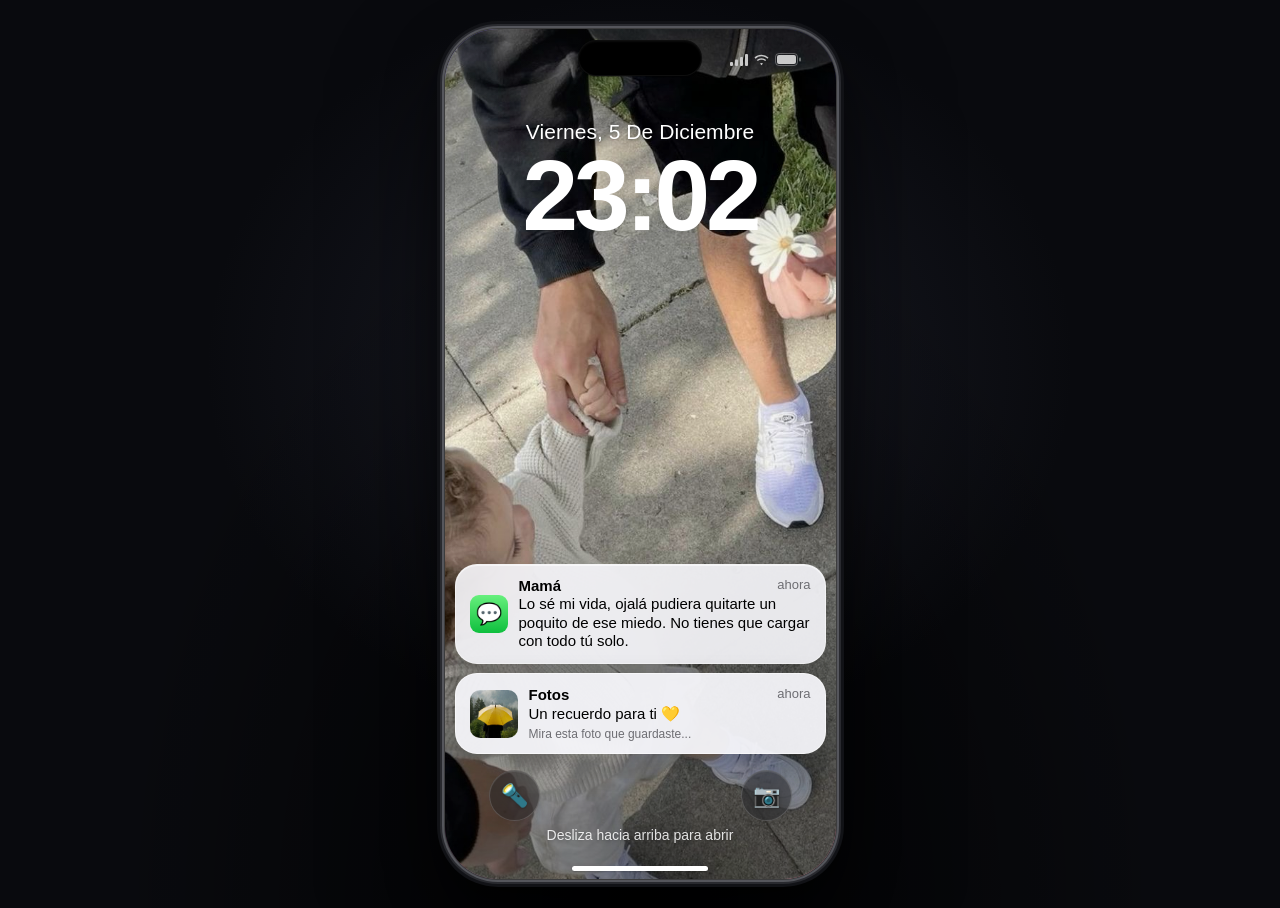
==== commit 0a2633db: "Update armando.html" ====
--- a/armando.html
+++ b/armando.html
@@ -888,6 +888,7 @@
   <div id="lock"><div id="lDate"></div><div id="lTime"></div><div class="lbtn" style="left:44px">🔦</div><div class="lbtn" style="right:44px">📷</div><div id="lHint">Desliza hacia arriba para abrir</div></div>
   <div id="pass"><div id="pTitle">Introduce el código</div><div id="dots"></div><div id="keys"></div><button id="pCancel">Cancelar</button></div>
    <div id="notif"><div class="nic">💬</div><div class="ntx"><div class="nh"><b>Mamá</b><small>ahora</small></div><div class="nb">¿Ya comiste algo?</div></div></div>
+
 <div id="notifRecuerdo">
   <img src="img/amarillo.jpeg" alt="Foto de Amarillo">
   <div class="ntx">
@@ -898,8 +899,11 @@
     <div class="nb">Un recuerdo para ti 💛</div>
     <div class="nrsub">Mira esta foto que guardaste...</div>
   </div>
- <div id="bar-home" title="Inicio"></div>
 </div>
+
+<div id="bar-home" title="Inicio"></div>
+</div>
+
 
 <script>
 /* ============================================================
